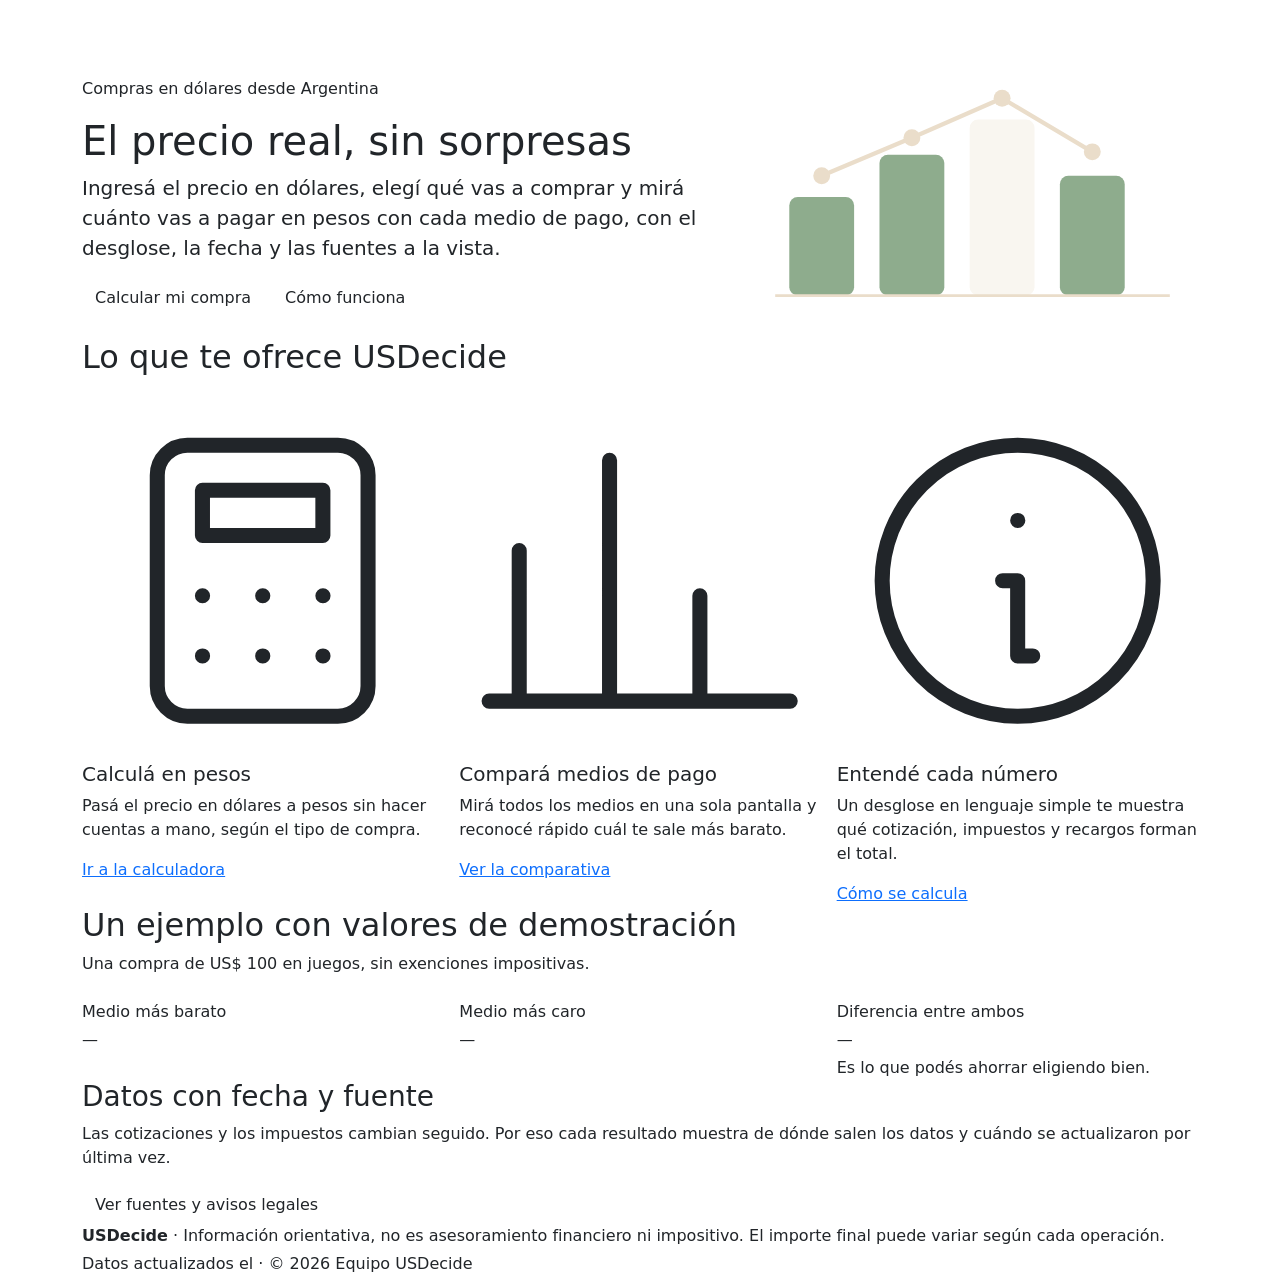
==== index.html @ 07d51f66 "Copiar proyecto USDecide desde repositorio original" ====
<!DOCTYPE html>
<html lang="es">
<head>
  <meta charset="utf-8">
  <meta name="viewport" content="width=device-width, initial-scale=1">
  <title>Inicio | USDecide</title>
  <meta name="description" content="USDecide te muestra cuánto vas a pagar en pesos por una compra en dólares y con qué medio de pago te conviene.">
  <meta name="theme-color" content="#1A4D2E">
  <link rel="icon" href="assets/img/favicon.svg" type="image/svg+xml">
  <link rel="preconnect" href="https://fonts.googleapis.com">
  <link rel="preconnect" href="https://fonts.gstatic.com" crossorigin>
  <link href="https://fonts.googleapis.com/css2?family=Inter:wght@500;600;700&amp;family=Open+Sans:wght@400;600&amp;family=Poppins:wght@700&amp;display=swap" rel="stylesheet">
  <link href="https://cdn.jsdelivr.net/npm/bootstrap@5.3.8/dist/css/bootstrap.min.css" rel="stylesheet" integrity="sha384-sRIl4kxILFvY47J16cr9ZwB07vP4J8+LH7qKQnuqkuIAvNWLzeN8tE5YBujZqJLB" crossorigin="anonymous">
  <link href="assets/css/styles.css" rel="stylesheet">
</head>
<body>
  <a class="skip-link visually-hidden-focusable" href="#contenido">Saltar al contenido</a>

  <header>
    <nav class="navbar navbar-expand-lg navbar-usd" data-bs-theme="dark" aria-label="Navegación principal">
      <div class="container">
        <a class="navbar-brand" href="index.html">US<span>Decide</span></a>
        <button class="navbar-toggler" type="button" data-bs-toggle="collapse" data-bs-target="#menuPrincipal" aria-controls="menuPrincipal" aria-expanded="false" aria-label="Abrir o cerrar el menú">
          <span class="navbar-toggler-icon"></span>
        </button>
        <div class="collapse navbar-collapse" id="menuPrincipal">
          <ul class="navbar-nav ms-auto">
          <li class="nav-item"><a class="nav-link" href="index.html" aria-current="page">Inicio</a></li>
          <li class="nav-item"><a class="nav-link" href="secciones/calculadora.html">Calculadora</a></li>
          <li class="nav-item"><a class="nav-link" href="secciones/comparativa.html">Comparativa</a></li>
          <li class="nav-item"><a class="nav-link" href="secciones/como-funciona.html">Cómo funciona</a></li>
          <li class="nav-item"><a class="nav-link" href="secciones/transparencia.html">Transparencia</a></li>
          <li class="nav-item"><a class="nav-link" href="secciones/perfil.html">Mi perfil</a></li>
          </ul>
        </div>
      </div>
    </nav>
  </header>

  <main id="contenido">
    <section class="hero" aria-labelledby="titulo-hero">
      <div class="container">
        <div class="row align-items-center g-4">
          <div class="col-lg-7">
            <p class="eyebrow">Compras en dólares desde Argentina</p>
            <h1 id="titulo-hero">El precio real, sin sorpresas</h1>
            <p class="lead">Ingresá el precio en dólares, elegí qué vas a comprar y mirá cuánto vas a pagar en pesos con cada medio de pago, con el desglose, la fecha y las fuentes a la vista.</p>
            <div class="d-flex flex-column flex-sm-row gap-2">
              <a class="btn btn-usd" href="secciones/calculadora.html">Calcular mi compra</a>
              <a class="btn btn-usd-outline" href="secciones/como-funciona.html">Cómo funciona</a>
            </div>
          </div>
          <div class="col-lg-5">
            <div class="hero-panel" aria-hidden="true">
              <svg viewBox="0 0 320 200" xmlns="http://www.w3.org/2000/svg" focusable="false">
                <rect x="30" y="100" width="46" height="70" rx="6" fill="#8EAC8D"/>
                <rect x="94" y="70" width="46" height="100" rx="6" fill="#8EAC8D"/>
                <rect x="158" y="45" width="46" height="125" rx="6" fill="#F9F6F0"/>
                <rect x="222" y="85" width="46" height="85" rx="6" fill="#8EAC8D"/>
                <polyline points="53,85 117,58 181,30 245,68" fill="none" stroke="#EADDCA" stroke-width="3" stroke-linecap="round" stroke-linejoin="round"/>
                <circle cx="53" cy="85" r="6" fill="#EADDCA"/>
                <circle cx="117" cy="58" r="6" fill="#EADDCA"/>
                <circle cx="181" cy="30" r="6" fill="#EADDCA"/>
                <circle cx="245" cy="68" r="6" fill="#EADDCA"/>
                <line x1="20" y1="170" x2="300" y2="170" stroke="#EADDCA" stroke-width="2"/>
              </svg>
            </div>
          </div>
        </div>
      </div>
    </section>

    <section class="seccion" aria-labelledby="titulo-ofrece">
      <div class="container">
        <h2 id="titulo-ofrece" class="mb-4">Lo que te ofrece USDecide</h2>
        <div class="row g-3">
          <div class="col-md-4">
            <article class="usd-card h-100">
              <svg class="icono-feature" viewBox="0 0 24 24" fill="none" stroke="currentColor" stroke-linecap="round" stroke-linejoin="round" aria-hidden="true" focusable="false">
                <rect x="5" y="3" width="14" height="18" rx="2"/><rect x="8" y="6" width="8" height="3"/><path d="M8 13h.01M12 13h.01M16 13h.01M8 17h.01M12 17h.01M16 17h.01"/>
              </svg>
              <h3 class="h5">Calculá en pesos</h3>
              <p class="mb-3">Pasá el precio en dólares a pesos sin hacer cuentas a mano, según el tipo de compra.</p>
              <a href="secciones/calculadora.html">Ir a la calculadora</a>
            </article>
          </div>
          <div class="col-md-4">
            <article class="usd-card h-100">
              <svg class="icono-feature" viewBox="0 0 24 24" fill="none" stroke="currentColor" stroke-linecap="round" stroke-linejoin="round" aria-hidden="true" focusable="false">
                <path d="M4 20V10M10 20V4M16 20v-7M22 20H2"/>
              </svg>
              <h3 class="h5">Compará medios de pago</h3>
              <p class="mb-3">Mirá todos los medios en una sola pantalla y reconocé rápido cuál te sale más barato.</p>
              <a href="secciones/comparativa.html">Ver la comparativa</a>
            </article>
          </div>
          <div class="col-md-4">
            <article class="usd-card h-100">
              <svg class="icono-feature" viewBox="0 0 24 24" fill="none" stroke="currentColor" stroke-linecap="round" stroke-linejoin="round" aria-hidden="true" focusable="false">
                <circle cx="12" cy="12" r="9"/><path d="M12 8h.01M11 12h1v5h1"/>
              </svg>
              <h3 class="h5">Entendé cada número</h3>
              <p class="mb-3">Un desglose en lenguaje simple te muestra qué cotización, impuestos y recargos forman el total.</p>
              <a href="secciones/como-funciona.html">Cómo se calcula</a>
            </article>
          </div>
        </div>
      </div>
    </section>

    <section class="seccion" aria-labelledby="titulo-ejemplo">
      <div class="container">
        <h2 id="titulo-ejemplo" class="mb-2">Un ejemplo con valores de demostración</h2>
        <p class="text-muted-usd mb-4">Una compra de US$ 100 en juegos, sin exenciones impositivas.</p>
        <div class="row g-3">
          <div class="col-md-4">
            <article class="usd-card h-100">
              <p class="mb-1 text-muted-usd">Medio más barato</p>
              <p class="ejemplo-numero mb-1" id="ejemploMin">—</p>
              <p class="mb-0" id="ejemploMinMedio"></p>
            </article>
          </div>
          <div class="col-md-4">
            <article class="usd-card h-100">
              <p class="mb-1 text-muted-usd">Medio más caro</p>
              <p class="ejemplo-numero mb-1" id="ejemploMax">—</p>
              <p class="mb-0" id="ejemploMaxMedio"></p>
            </article>
          </div>
          <div class="col-md-4">
            <article class="usd-card h-100">
              <p class="mb-1 text-muted-usd">Diferencia entre ambos</p>
              <p class="ejemplo-numero mb-1" id="ejemploAhorro">—</p>
              <p class="mb-0">Es lo que podés ahorrar eligiendo bien.</p>
            </article>
          </div>
        </div>
      </div>
    </section>

    <section class="seccion" aria-labelledby="titulo-confianza">
      <div class="container">
        <div class="usd-card">
          <h2 id="titulo-confianza" class="h3">Datos con fecha y fuente</h2>
          <p>Las cotizaciones y los impuestos cambian seguido. Por eso cada resultado muestra de dónde salen los datos y cuándo se actualizaron por última vez.</p>
          <a class="btn btn-usd-outline" href="secciones/transparencia.html">Ver fuentes y avisos legales</a>
        </div>
      </div>
    </section>
  </main>

  <footer class="pie-usd">
    <div class="container">
      <p class="mb-1"><strong>USDecide</strong> · Información orientativa, no es asesoramiento financiero ni impositivo. El importe final puede variar según cada operación.</p>
      <p class="mb-0">Datos actualizados el <span id="fechaPie"></span> · &copy; <span id="anioPie">2026</span> Equipo USDecide</p>
    </div>
  </footer>

  <script src="https://cdn.jsdelivr.net/npm/bootstrap@5.3.8/dist/js/bootstrap.bundle.min.js" integrity="sha384-FKyoEForCGlyvwx9Hj09JcYn3nv7wiPVlz7YYwJrWVcXK/BmnVDxM+D2scQbITxI" crossorigin="anonymous"></script>
  <script src="assets/js/data.js"></script>
  <script src="assets/js/calculo.js"></script>
  <script src="assets/js/main.js"></script>
  <script src="assets/js/index.js"></script>
</body>
</html>
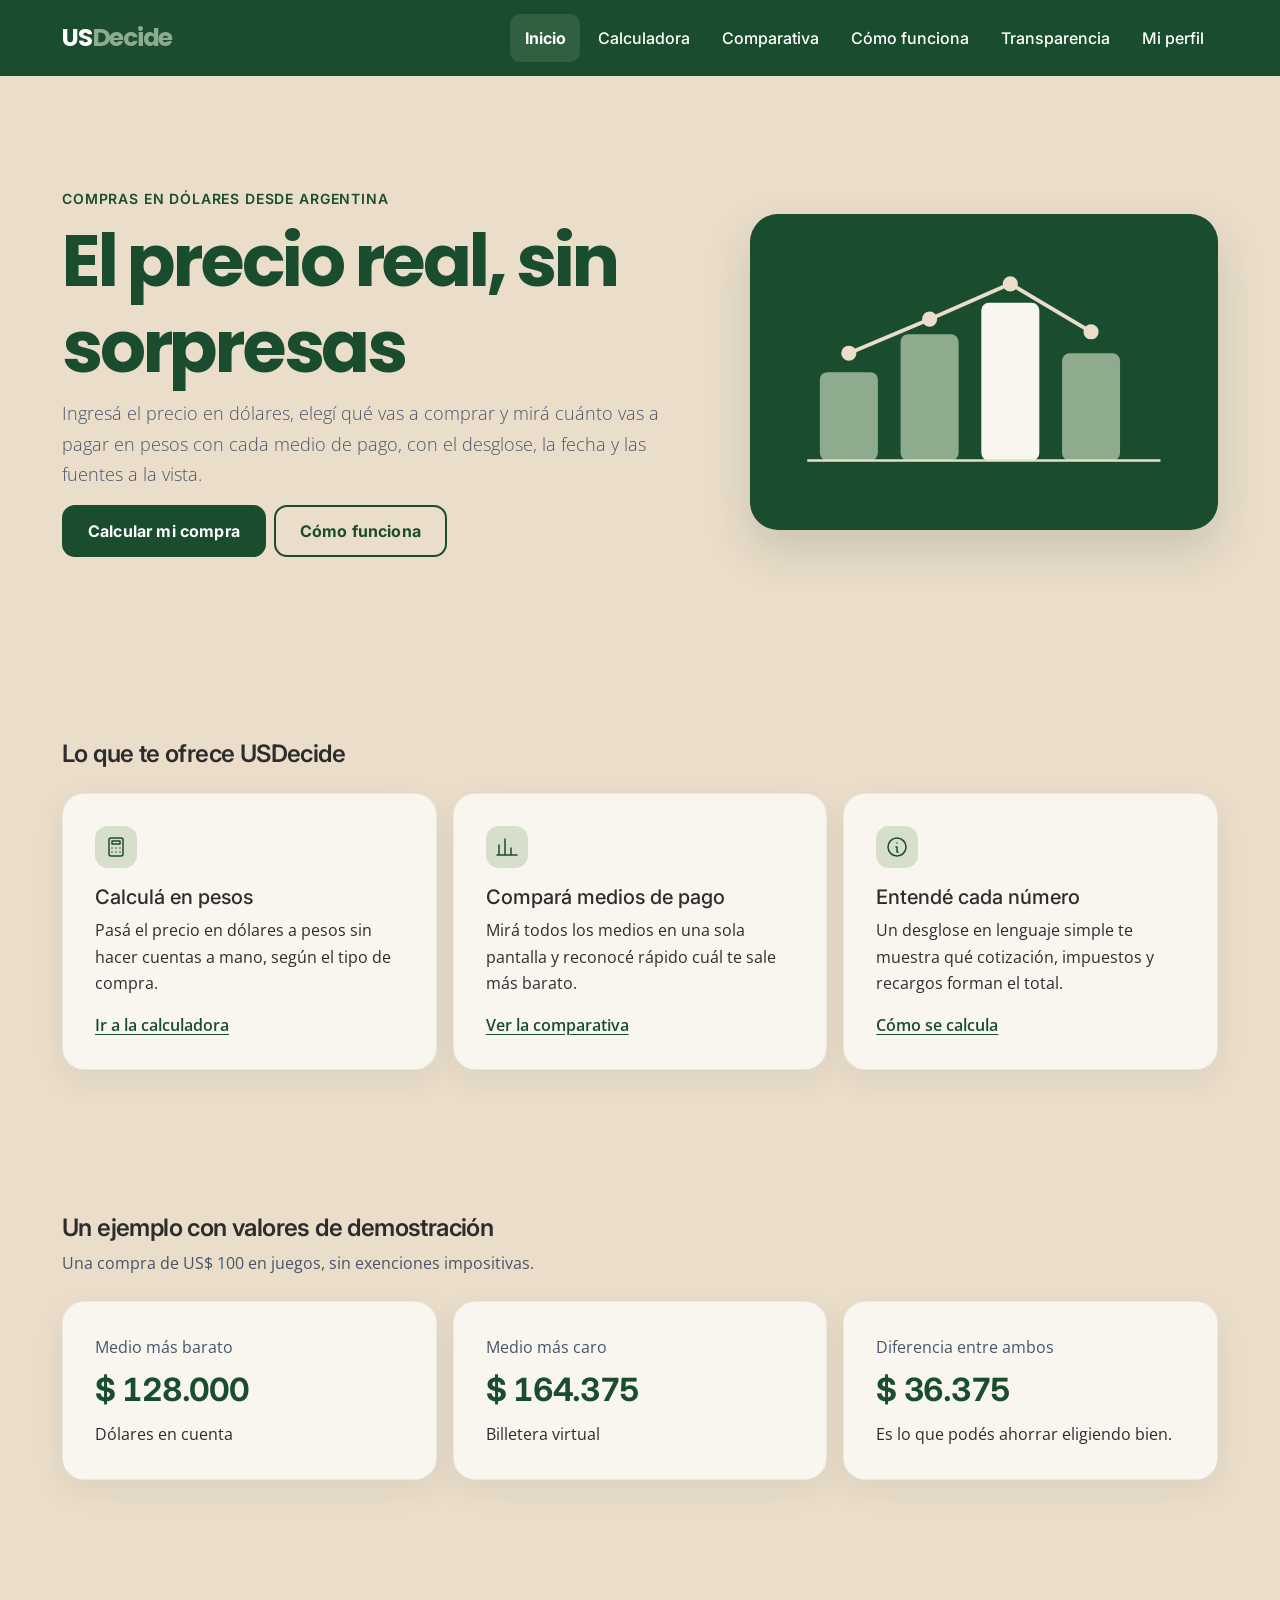
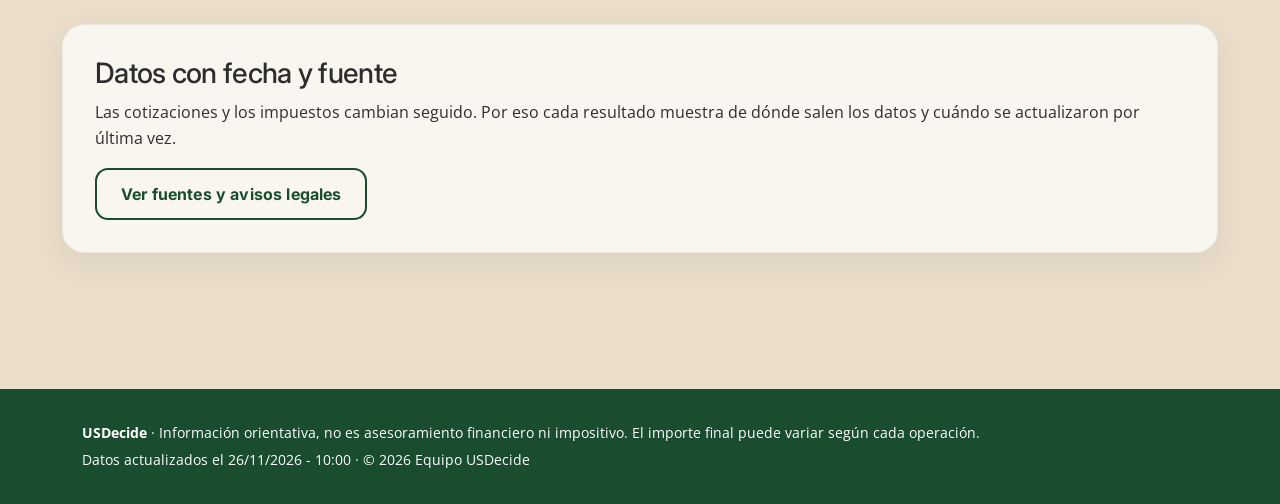
==== commit 94e811f0: "Actualizar navegación responsive de USDecide" ====
--- a/index.html
+++ b/index.html
@@ -20,17 +20,15 @@
     <nav class="navbar navbar-expand-lg navbar-usd" data-bs-theme="dark" aria-label="Navegación principal">
       <div class="container">
         <a class="navbar-brand" href="index.html">US<span>Decide</span></a>
-        <button class="navbar-toggler" type="button" data-bs-toggle="collapse" data-bs-target="#menuPrincipal" aria-controls="menuPrincipal" aria-expanded="false" aria-label="Abrir o cerrar el menú">
-          <span class="navbar-toggler-icon"></span>
-        </button>
+        <button class="navbar-toggler" type="button" data-bs-toggle="collapse" data-bs-target="#menuPrincipal" aria-controls="menuPrincipal" aria-expanded="false" aria-label="Abrir o cerrar el menú"><span class="navbar-toggler-icon"></span></button>
         <div class="collapse navbar-collapse" id="menuPrincipal">
           <ul class="navbar-nav ms-auto">
-          <li class="nav-item"><a class="nav-link" href="index.html" aria-current="page">Inicio</a></li>
-          <li class="nav-item"><a class="nav-link" href="secciones/calculadora.html">Calculadora</a></li>
-          <li class="nav-item"><a class="nav-link" href="secciones/comparativa.html">Comparativa</a></li>
-          <li class="nav-item"><a class="nav-link" href="secciones/como-funciona.html">Cómo funciona</a></li>
-          <li class="nav-item"><a class="nav-link" href="secciones/transparencia.html">Transparencia</a></li>
-          <li class="nav-item"><a class="nav-link" href="secciones/perfil.html">Mi perfil</a></li>
+            <li class="nav-item"><a class="nav-link" href="index.html" aria-current="page">Inicio</a></li>
+            <li class="nav-item"><a class="nav-link" href="secciones/calculadora.html" >Calculadora</a></li>
+            <li class="nav-item"><a class="nav-link" href="secciones/comparativa.html" >Comparativa</a></li>
+            <li class="nav-item"><a class="nav-link" href="secciones/como-funciona.html">Cómo funciona</a></li>
+            <li class="nav-item"><a class="nav-link" href="secciones/transparencia.html" >Transparencia</a></li>
+            <li class="nav-item"><a class="nav-link" href="secciones/perfil.html" >Mi perfil</a></li>
           </ul>
         </div>
       </div>
@@ -149,6 +147,21 @@
     </section>
   </main>
 
+  <nav class="bottom-app-nav" aria-label="Navegación de la aplicación">
+    <a href="index.html" aria-current="page">
+      <svg viewBox="0 0 24 24" fill="none" stroke-width="1.8" stroke-linecap="round" stroke-linejoin="round" aria-hidden="true"><path d="m3 10 9-7 9 7v10a1 1 0 0 1-1 1h-6v-7h-4v7H4a1 1 0 0 1-1-1z"/></svg><span>Inicio</span>
+    </a>
+    <a href="secciones/comparativa.html" >
+      <svg viewBox="0 0 24 24" fill="none" stroke-width="1.8" stroke-linecap="round" stroke-linejoin="round" aria-hidden="true"><path d="M4 19V5m0 14h16M8 15l3-4 3 2 5-7"/></svg><span>Comparar</span>
+    </a>
+    <a href="secciones/transparencia.html" >
+      <svg viewBox="0 0 24 24" fill="none" stroke-width="1.8" stroke-linecap="round" stroke-linejoin="round" aria-hidden="true"><path d="M4 5h16v14H4zM8 9h8M8 13h8M8 16h5"/></svg><span>Fuentes</span>
+    </a>
+    <a href="secciones/perfil.html" >
+      <svg viewBox="0 0 24 24" fill="none" stroke-width="1.8" stroke-linecap="round" stroke-linejoin="round" aria-hidden="true"><circle cx="12" cy="8" r="4"/><path d="M4 21a8 8 0 0 1 16 0"/></svg><span>Perfil</span>
+    </a>
+  </nav>
+
   <footer class="pie-usd">
     <div class="container">
       <p class="mb-1"><strong>USDecide</strong> · Información orientativa, no es asesoramiento financiero ni impositivo. El importe final puede variar según cada operación.</p>
--- a/assets/css/styles.css
+++ b/assets/css/styles.css
@@ -0,0 +1,725 @@
+/* ==========================================================================
+   USDecide - estilos propios (mobile first)
+   Se carga DESPUÉS de Bootstrap 5.3.8 y sobrescribe sus variables.
+   ========================================================================== */
+
+/* --------------------------------------------------------------------------
+   1. Tokens de diseño
+   -------------------------------------------------------------------------- */
+:root {
+  /* Color */
+  --usd-primary: #1a4d2e;        /* verde oscuro: header, CTAs, títulos */
+  --usd-primary-hover: #133a22;
+  --usd-secondary: #8eac8d;      /* verde suave: foco, badges, bordes activos */
+  --usd-ink: #2d2d2d;            /* gris carbón: texto principal */
+  --usd-muted: #475569;          /* gris slate (oscurecido para cumplir 4.5:1) */
+  --usd-bg: #eaddca;             /* crema: fondo general */
+  --usd-surface: #f9f6f0;        /* blanco roto: tarjetas e inputs */
+  --usd-border: #e0e0e0;         /* borde tenue de tarjetas */
+  --usd-input-border: #6b7280;   /* borde de inputs (contraste de componente) */
+  --usd-danger: #9b1c1c;
+
+  /* Tipografía */
+  --usd-font-title: "Poppins", system-ui, -apple-system, "Segoe UI", sans-serif;
+  --usd-font-head: "Inter", system-ui, -apple-system, "Segoe UI", sans-serif;
+  --usd-font-body: "Open Sans", system-ui, -apple-system, "Segoe UI", sans-serif;
+
+  /* Espaciado (escala de 4px) */
+  --usd-space-1: 0.25rem;
+  --usd-space-2: 0.5rem;
+  --usd-space-3: 1rem;
+  --usd-space-4: 1.5rem;
+  --usd-space-5: 2rem;
+  --usd-space-6: 3rem;
+
+  /* Forma y elevación */
+  --usd-radius-btn: 8px;
+  --usd-radius-input: 6px;
+  --usd-radius-card: 10px;
+  --usd-shadow-card: 0 2px 10px rgba(0, 0, 0, 0.05);
+  --usd-touch: 48px;             /* altura táctil mínima */
+
+  /* Overrides de variables de Bootstrap */
+  --bs-body-bg: var(--usd-bg);
+  --bs-body-color: var(--usd-ink);
+  --bs-body-font-family: var(--usd-font-body);
+  --bs-body-line-height: 1.5;
+  --bs-border-color: var(--usd-border);
+  --bs-link-color-rgb: 26, 77, 46;
+  --bs-link-hover-color-rgb: 19, 58, 34;
+  --bs-form-invalid-color: var(--usd-danger);
+  --bs-form-invalid-border-color: var(--usd-danger);
+  --bs-form-valid-color: var(--usd-primary);
+  --bs-form-valid-border-color: var(--usd-primary);
+}
+
+/* --------------------------------------------------------------------------
+   2. Base
+   -------------------------------------------------------------------------- */
+body {
+  min-height: 100vh;
+  display: flex;
+  flex-direction: column;
+}
+
+main {
+  flex: 1 0 auto;
+}
+
+h1 {
+  font-family: var(--usd-font-title);
+  font-weight: 700;
+  color: var(--usd-primary);
+  font-size: calc(1.6rem + 1.2vw);
+  line-height: 1.2;
+}
+
+h2,
+h3,
+h4,
+h5 {
+  font-family: var(--usd-font-head);
+  font-weight: 600;
+  color: var(--usd-ink);
+}
+
+h2 {
+  font-size: 1.5rem;
+}
+
+a {
+  text-underline-offset: 3px;
+}
+
+:focus-visible {
+  outline: 3px solid var(--usd-primary);
+  outline-offset: 2px;
+}
+
+.text-muted-usd {
+  color: var(--usd-muted);
+}
+
+.eyebrow {
+  font-family: var(--usd-font-head);
+  font-weight: 600;
+  font-size: 0.875rem;
+  letter-spacing: 0.06em;
+  text-transform: uppercase;
+  color: var(--usd-muted);
+  margin-bottom: var(--usd-space-2);
+}
+
+.contenedor-angosto {
+  max-width: 640px;
+  margin-inline: auto;
+}
+
+.skip-link {
+  position: absolute;
+  left: var(--usd-space-3);
+  top: var(--usd-space-2);
+  z-index: 2000;
+  background: var(--usd-surface);
+  color: var(--usd-primary);
+  padding: var(--usd-space-2) var(--usd-space-3);
+  border-radius: var(--usd-radius-btn);
+  font-weight: 700;
+}
+
+/* --------------------------------------------------------------------------
+   3. Navegación y pie
+   -------------------------------------------------------------------------- */
+.navbar-usd {
+  background: var(--usd-primary);
+}
+
+.navbar-usd .navbar-brand {
+  font-family: var(--usd-font-title);
+  font-weight: 700;
+  font-size: 1.35rem;
+  color: #fff;
+  min-height: var(--usd-touch);
+  display: inline-flex;
+  align-items: center;
+}
+
+.navbar-usd .navbar-brand span {
+  color: var(--usd-secondary);
+}
+
+.navbar-usd .nav-link {
+  color: #fff;
+  min-height: var(--usd-touch);
+  display: flex;
+  align-items: center;
+  font-family: var(--usd-font-head);
+  font-weight: 500;
+}
+
+.navbar-usd .nav-link:hover {
+  color: #fff;
+  text-decoration: underline;
+}
+
+.navbar-usd .nav-link[aria-current="page"] {
+  font-weight: 700;
+  box-shadow: inset 0 -3px 0 var(--usd-secondary);
+}
+
+.navbar-usd .navbar-toggler {
+  min-width: var(--usd-touch);
+  min-height: var(--usd-touch);
+  border-color: rgba(255, 255, 255, 0.6);
+}
+
+.navbar-usd :focus-visible,
+.pie-usd :focus-visible {
+  outline-color: #fff;
+}
+
+.pie-usd {
+  background: var(--usd-primary);
+  color: #fff;
+  margin-top: var(--usd-space-6);
+  padding-block: var(--usd-space-4);
+  font-size: 0.9rem;
+}
+
+.pie-usd a {
+  color: #fff;
+}
+
+/* --------------------------------------------------------------------------
+   4. Botones (componente CTA)
+   -------------------------------------------------------------------------- */
+.btn-usd,
+.btn-usd-outline,
+.btn-usd-claro {
+  --bs-btn-border-radius: var(--usd-radius-btn);
+  --bs-btn-padding-y: 0.75rem;
+  --bs-btn-padding-x: 1.5rem;
+  --bs-btn-border-width: 2px;
+  --bs-btn-focus-shadow-rgb: 142, 172, 141;
+  min-height: var(--usd-touch);
+  font-family: var(--usd-font-head);
+  font-weight: 700;
+  display: inline-flex;
+  align-items: center;
+  justify-content: center;
+  text-align: center;
+}
+
+.btn-usd {
+  --bs-btn-color: #fff;
+  --bs-btn-bg: var(--usd-primary);
+  --bs-btn-border-color: var(--usd-primary);
+  --bs-btn-hover-color: #fff;
+  --bs-btn-hover-bg: var(--usd-primary-hover);
+  --bs-btn-hover-border-color: var(--usd-primary-hover);
+  --bs-btn-active-color: #fff;
+  --bs-btn-active-bg: #0f2f1b;
+  --bs-btn-active-border-color: #0f2f1b;
+  --bs-btn-disabled-color: #fff;
+  --bs-btn-disabled-bg: var(--usd-primary);
+  --bs-btn-disabled-border-color: var(--usd-primary);
+}
+
+.btn-usd-outline {
+  --bs-btn-color: var(--usd-primary);
+  --bs-btn-bg: transparent;
+  --bs-btn-border-color: var(--usd-primary);
+  --bs-btn-hover-color: #fff;
+  --bs-btn-hover-bg: var(--usd-primary);
+  --bs-btn-hover-border-color: var(--usd-primary);
+  --bs-btn-active-color: #fff;
+  --bs-btn-active-bg: var(--usd-primary);
+  --bs-btn-active-border-color: var(--usd-primary);
+}
+
+/* Botón para fondos verdes oscuros */
+.btn-usd-claro {
+  --bs-btn-color: var(--usd-primary);
+  --bs-btn-bg: var(--usd-surface);
+  --bs-btn-border-color: var(--usd-surface);
+  --bs-btn-hover-color: var(--usd-primary);
+  --bs-btn-hover-bg: #fff;
+  --bs-btn-hover-border-color: #fff;
+  --bs-btn-active-color: var(--usd-primary);
+  --bs-btn-active-bg: #fff;
+  --bs-btn-active-border-color: #fff;
+}
+
+.btn-usd-claro:focus-visible {
+  outline-color: #fff;
+}
+
+.btn-sm.btn-usd-outline {
+  min-height: 40px;
+  --bs-btn-padding-x: 1rem;
+  --bs-btn-padding-y: 0.4rem;
+}
+
+/* --------------------------------------------------------------------------
+   5. Formularios
+   -------------------------------------------------------------------------- */
+.form-control,
+.form-select,
+.input-group-text {
+  min-height: var(--usd-touch);
+  border-radius: var(--usd-radius-input);
+  border: 1px solid var(--usd-input-border);
+  background-color: var(--usd-surface);
+  color: var(--usd-ink);
+}
+
+.input-group > .form-control {
+  border-radius: 0 var(--usd-radius-input) var(--usd-radius-input) 0;
+}
+
+.input-group-text {
+  font-family: var(--usd-font-head);
+  font-weight: 600;
+  border-radius: var(--usd-radius-input) 0 0 var(--usd-radius-input);
+  background-color: var(--usd-bg);
+}
+
+.form-control:focus,
+.form-select:focus {
+  border-color: var(--usd-primary);
+  box-shadow: 0 0 0 0.25rem rgba(142, 172, 141, 0.7);
+  background-color: var(--usd-surface);
+}
+
+.input-monto {
+  font-family: var(--usd-font-head);
+  font-size: 1.25rem;
+  font-variant-numeric: tabular-nums;
+}
+
+.form-label,
+legend.form-label {
+  font-family: var(--usd-font-head);
+  font-weight: 600;
+}
+
+.form-text {
+  color: var(--usd-muted);
+}
+
+/* Selector de categorías (pestañas) */
+.categorias {
+  display: grid;
+  grid-template-columns: 1fr;
+  gap: var(--usd-space-2);
+}
+
+/* Interruptor (switch) */
+.form-switch-grande .form-check-input {
+  width: 3.25rem;
+  height: 1.75rem;
+  margin-top: 0.1rem;
+  border: 2px solid var(--usd-input-border);
+  background-color: #d9d9d9;
+  cursor: pointer;
+}
+
+.form-switch-grande .form-check-input:checked {
+  background-color: var(--usd-primary);
+  border-color: var(--usd-primary);
+}
+
+.form-switch-grande .form-check-input:focus {
+  box-shadow: 0 0 0 0.25rem rgba(142, 172, 141, 0.7);
+}
+
+.form-switch-grande .form-check-label {
+  font-weight: 600;
+  cursor: pointer;
+}
+
+/* --------------------------------------------------------------------------
+   6. Tarjetas, badges y avisos
+   -------------------------------------------------------------------------- */
+.usd-card {
+  background: var(--usd-surface);
+  border: 1px solid var(--usd-border);
+  border-radius: var(--usd-radius-card);
+  box-shadow: var(--usd-shadow-card);
+  padding: var(--usd-space-4);
+}
+
+.medio-card + .medio-card {
+  margin-top: var(--usd-space-3);
+}
+
+.medio-card-top {
+  background: var(--usd-primary);
+  border-color: var(--usd-primary);
+  color: #fff;
+}
+
+.medio-card-top h3 {
+  color: #fff;
+}
+
+.medio-desc {
+  color: var(--usd-muted);
+  font-size: 0.95rem;
+}
+
+.medio-card-top .medio-desc {
+  color: #e8efe9;
+}
+
+.total-ars {
+  font-family: var(--usd-font-head);
+  font-weight: 700;
+  font-size: 2rem;
+  line-height: 1.2;
+  font-variant-numeric: tabular-nums;
+}
+
+.badge-usd {
+  display: inline-block;
+  background: var(--usd-secondary);
+  color: var(--usd-ink);
+  border-radius: 999px;
+  padding: 0.25rem 0.85rem;
+  font-family: var(--usd-font-head);
+  font-weight: 700;
+  font-size: 0.75rem;
+  letter-spacing: 0.04em;
+}
+
+.aviso {
+  background: var(--usd-surface);
+  border: 1px solid var(--usd-border);
+  border-left: 5px solid var(--usd-primary);
+  border-radius: var(--usd-radius-input);
+  padding: 0.75rem 1rem;
+  font-size: 0.95rem;
+}
+
+.aviso-ok {
+  border-left-color: var(--usd-primary);
+}
+
+.aviso-error {
+  border-left-color: var(--usd-danger);
+  color: var(--usd-danger);
+  font-weight: 600;
+}
+
+.bloque-ahorro {
+  background: var(--usd-surface);
+  border: 2px solid var(--usd-primary);
+  border-radius: var(--usd-radius-card);
+  padding: var(--usd-space-4);
+  margin-top: var(--usd-space-4);
+}
+
+.bloque-ahorro .monto {
+  font-family: var(--usd-font-head);
+  font-weight: 700;
+  font-size: 1.75rem;
+  color: var(--usd-primary);
+}
+
+/* --------------------------------------------------------------------------
+   7. Inicio
+   -------------------------------------------------------------------------- */
+.hero {
+  padding-block: var(--usd-space-5) var(--usd-space-4);
+}
+
+.hero .lead {
+  font-size: 1.1rem;
+  max-width: 36rem;
+}
+
+.hero-panel {
+  background: var(--usd-primary);
+  border-radius: 16px;
+  padding: var(--usd-space-4);
+}
+
+.hero-panel svg {
+  display: block;
+  width: 100%;
+  height: auto;
+}
+
+.seccion {
+  padding-block: var(--usd-space-5);
+}
+
+.icono-feature {
+  width: 48px;
+  height: 48px;
+  color: var(--usd-primary);
+  margin-bottom: var(--usd-space-2);
+}
+
+.icono-feature * {
+  stroke-width: 1.5;
+}
+
+.ejemplo-numero {
+  font-family: var(--usd-font-head);
+  font-weight: 700;
+  font-size: 1.75rem;
+  font-variant-numeric: tabular-nums;
+}
+
+/* --------------------------------------------------------------------------
+   8. Desglose, fuentes y perfil
+   -------------------------------------------------------------------------- */
+.tabla-desglose {
+  --bs-table-bg: transparent;
+  margin-bottom: 0;
+}
+
+.tabla-desglose th {
+  font-weight: 600;
+  font-family: var(--usd-font-body);
+  padding-block: 0.85rem;
+}
+
+.tabla-desglose .detalle-fila {
+  display: block;
+  font-weight: 400;
+  font-size: 0.875rem;
+  color: var(--usd-muted);
+}
+
+.tabla-desglose .importe {
+  text-align: right;
+  white-space: nowrap;
+  font-family: var(--usd-font-head);
+  font-weight: 600;
+  font-variant-numeric: tabular-nums;
+  vertical-align: middle;
+}
+
+.tabla-desglose .fila-total th,
+.tabla-desglose .fila-total td {
+  border-top: 2px solid var(--usd-primary);
+  font-size: 1.15rem;
+  font-weight: 700;
+  color: var(--usd-primary);
+}
+
+.otro-medio {
+  min-height: var(--usd-touch);
+  display: flex;
+  align-items: center;
+  background: var(--usd-surface);
+  color: var(--usd-ink);
+}
+
+.otro-medio.active {
+  background: var(--usd-primary);
+  border-color: var(--usd-primary);
+  color: #fff;
+}
+
+.fuente-item {
+  padding-block: var(--usd-space-3);
+  border-bottom: 1px solid var(--usd-border);
+}
+
+.fuente-item:last-child {
+  border-bottom: 0;
+}
+
+.lista-limpia {
+  list-style: none;
+  padding-left: 0;
+  margin-bottom: 0;
+}
+
+.tarjeta-guardada {
+  display: flex;
+  justify-content: space-between;
+  align-items: center;
+  gap: var(--usd-space-3);
+  padding-block: var(--usd-space-3);
+  border-bottom: 1px solid var(--usd-border);
+}
+
+.tarjeta-guardada:last-child {
+  border-bottom: 0;
+}
+
+/* --------------------------------------------------------------------------
+   9. Acordeón (Cómo funciona)
+   -------------------------------------------------------------------------- */
+.accordion {
+  --bs-accordion-bg: var(--usd-surface);
+  --bs-accordion-border-color: var(--usd-border);
+  --bs-accordion-border-radius: var(--usd-radius-card);
+  --bs-accordion-btn-bg: var(--usd-surface);
+  --bs-accordion-active-bg: var(--usd-surface);
+  --bs-accordion-active-color: var(--usd-primary);
+  --bs-accordion-btn-focus-box-shadow: 0 0 0 0.25rem rgba(142, 172, 141, 0.7);
+}
+
+.accordion-button {
+  min-height: var(--usd-touch);
+  font-family: var(--usd-font-head);
+  font-weight: 600;
+}
+
+/* --------------------------------------------------------------------------
+   10. Tablet (≥768px)
+   -------------------------------------------------------------------------- */
+@media (min-width: 768px) {
+  h1 {
+    font-size: 2.5rem;
+  }
+
+  .categorias {
+    grid-template-columns: repeat(3, 1fr);
+  }
+
+  .hero {
+    padding-block: var(--usd-space-6) var(--usd-space-5);
+  }
+
+  .usd-card {
+    padding: var(--usd-space-5);
+  }
+}
+
+/* --------------------------------------------------------------------------
+   11. Desktop (≥1024px)
+   -------------------------------------------------------------------------- */
+@media (min-width: 1024px) {
+  h1 {
+    font-size: 3rem;
+  }
+
+  .navbar-usd .nav-link {
+    padding-inline: var(--usd-space-3);
+  }
+}
+
+/* --------------------------------------------------------------------------
+   12. Movimiento reducido
+   -------------------------------------------------------------------------- */
+@media (prefers-reduced-motion: reduce) {
+  * {
+    transition: none !important;
+    scroll-behavior: auto !important;
+  }
+}
+
+
+/* ==========================================================================
+   USDecide · App experience / responsive refresh
+   Mantiene los tokens originales y adapta la interfaz al prototipo móvil.
+   ========================================================================== */
+:root {
+  --usd-radius-card: 22px;
+  --usd-shadow-card: 0 10px 30px rgba(26, 77, 46, .07);
+}
+html { scroll-behavior: smooth; }
+body { background: var(--usd-bg); padding-bottom: 88px; }
+h1 { font-size: clamp(2rem, 5vw, 3.25rem); letter-spacing: -.045em; }
+h2 { letter-spacing: -.025em; }
+p { line-height: 1.65; }
+a { color: var(--usd-primary); font-weight: 600; }
+a:hover { color: var(--usd-primary-hover); }
+.navbar-usd { min-height: 76px; box-shadow: 0 3px 18px rgba(26,77,46,.09); }
+.navbar-usd .container { max-width: 1180px; }
+.navbar-usd .navbar-brand { font-size: 1.55rem; letter-spacing: -.05em; }
+.navbar-usd .navbar-brand span { color: var(--usd-secondary); }
+.navbar-usd .nav-link { padding-inline: .9rem !important; border-radius: 10px; }
+.navbar-usd .nav-link:hover { background: rgba(255,255,255,.09); text-decoration: none; }
+.navbar-usd .nav-link[aria-current="page"] { box-shadow: none; background: rgba(142,172,141,.2); }
+.usd-card { border: 1px solid rgba(26,77,46,.08); border-radius: var(--usd-radius-card); box-shadow: var(--usd-shadow-card); padding: clamp(1.15rem, 3vw, 2rem); }
+.btn-usd, .btn-usd-outline, .btn-usd-claro { border-radius: 13px; min-height: 52px; letter-spacing: .01em; transition: transform .2s ease, box-shadow .2s ease, background-color .2s ease; }
+.btn-usd:hover, .btn-usd-outline:hover, .btn-usd-claro:hover { transform: translateY(-1px); box-shadow: 0 8px 18px rgba(26,77,46,.14); }
+.form-control, .form-select, .input-group-text { border-radius: 12px; min-height: 52px; }
+.input-group > .form-control { border-radius: 0 12px 12px 0; }
+.input-group-text { border-radius: 12px 0 0 12px; }
+.pie-usd { margin-top: 4rem; padding-block: 2rem; }
+.hero { position: relative; overflow: hidden; padding: clamp(2.8rem, 7vw, 5.5rem) 0; background: var(--usd-bg); }
+.hero .container { max-width: 1180px; }
+.hero h1 { max-width: 680px; font-size: clamp(2.5rem, 6vw, 4.5rem); }
+.hero .lead { max-width: 610px; font-size: clamp(1rem, 2vw, 1.15rem); color: var(--usd-muted); }
+.hero-panel { border-radius: 28px; background: var(--usd-primary); padding: 2rem; box-shadow: 0 20px 45px rgba(26,77,46,.16); }
+.hero-panel svg { width: 100%; height: auto; }
+.seccion { padding-block: clamp(2.5rem, 6vw, 4.5rem); }
+.seccion .container { max-width: 1180px; }
+.icono-feature { width: 42px; height: 42px; padding: 9px; border-radius: 13px; color: var(--usd-primary); background: #d7dfcb; margin-bottom: 1.1rem; }
+.eyebrow { color: var(--usd-primary); }
+.ejemplo-numero { color: var(--usd-primary); font-family: var(--usd-font-head); font-weight: 700; font-size: clamp(1.55rem, 3vw, 2rem); letter-spacing: -.04em; font-variant-numeric: tabular-nums; }
+.aviso { border: 1px solid rgba(26,77,46,.14); border-left: 4px solid var(--usd-secondary); background: #f1eee5; border-radius: 14px; padding: 1rem 1.15rem; }
+.categorias { grid-template-columns: repeat(3, minmax(0,1fr)); }
+.categorias .btn { min-height: 48px; border-radius: 12px; }
+.medio-card { border-radius: 20px; padding: 1.4rem; background: var(--usd-surface); border: 1px solid rgba(26,77,46,.1); box-shadow: var(--usd-shadow-card); }
+.medio-card-top { background: var(--usd-primary); }
+.total-ars { font-size: clamp(1.6rem, 5vw, 2.2rem); }
+.bloque-ahorro { margin-top: 1.5rem; padding: 1.25rem 1.4rem; border-radius: 18px; background: #d7dfcb; color: var(--usd-primary); }
+.bloque-ahorro .monto { font-size: 1.65rem; font-weight: 700; }
+.lista-limpia { padding-left: 0; list-style: none; }
+.lista-limpia > li { padding: 1rem 0; border-bottom: 1px solid rgba(26,77,46,.1); }
+.lista-limpia > li:last-child { border-bottom: 0; }
+.tabla-desglose { --bs-table-bg: transparent; }
+.contenedor-angosto { max-width: 760px; }
+main > .container, main .container.py-4 { padding-top: clamp(1.5rem, 4vw, 3.5rem) !important; padding-bottom: 2.5rem !important; }
+main .container > .contenedor-angosto > h1 { margin-bottom: .65rem; }
+main .container > .contenedor-angosto > p { color: var(--usd-muted); max-width: 650px; }
+.bottom-app-nav { display: none; }
+@media (max-width: 767.98px) {
+  body { padding-bottom: calc(82px + env(safe-area-inset-bottom)); }
+  .navbar-usd { min-height: 66px; padding-block: .35rem; }
+  .navbar-usd .container { padding-inline: 1.2rem; }
+  .navbar-usd .navbar-brand { font-size: 1.45rem; }
+  .navbar-usd .navbar-toggler, .navbar-usd .navbar-collapse { display: none !important; }
+  .hero { padding: 2.25rem 0 2.75rem; }
+  .hero h1 { font-size: clamp(2.35rem, 11vw, 3.2rem); line-height: 1.06; }
+  .hero .lead { font-size: 1rem; margin-top: 1rem; }
+  .hero-panel { padding: 1.2rem; border-radius: 22px; }
+  .hero .btn { width: 100%; }
+  .seccion { padding-block: 2rem; }
+  .seccion h2 { font-size: 1.35rem; }
+  .usd-card { padding: 1.2rem; }
+  .categorias { grid-template-columns: repeat(2, minmax(0,1fr)); }
+  .contenedor-angosto { max-width: 100%; }
+  main .container.py-4 { padding-inline: 1rem; padding-top: 1.5rem !important; }
+  main .container > .contenedor-angosto > h1 { font-size: 2rem; }
+  .pie-usd { margin-top: 2rem; padding: 1.5rem 1rem; font-size: .78rem; }
+  .bottom-app-nav {
+    position: fixed; z-index: 1030; inset: auto 0 0; display: grid;
+    grid-template-columns: repeat(4,1fr); gap: .25rem;
+    padding: .55rem .5rem calc(.55rem + env(safe-area-inset-bottom));
+    background: var(--usd-primary); border-top: 1px solid rgba(255,255,255,.14);
+    box-shadow: 0 -8px 25px rgba(26,77,46,.16);
+  }
+  .bottom-app-nav a {
+    min-height: 54px; display: flex; flex-direction: column; align-items: center;
+    justify-content: center; gap: .2rem; color: #d7dfcb; text-decoration: none;
+    border-radius: 13px; font-family: var(--usd-font-head); font-size: .68rem;
+    font-weight: 600; line-height: 1.1;
+  }
+  .bottom-app-nav a svg { width: 21px; height: 21px; stroke: currentColor; }
+  .bottom-app-nav a[aria-current="page"] { background: #326042; color: #fff; }
+  .bottom-app-nav a:focus-visible { outline-color: #fff; }
+  .total-ars { font-size: 1.7rem; }
+  .medio-card { padding: 1.15rem; }
+  .btn-usd, .btn-usd-outline { width: 100%; }
+}
+@media (min-width: 768px) {
+  body { padding-bottom: 0; }
+  .navbar-usd .navbar-nav { gap: .2rem; }
+}
+@media (min-width: 1200px) {
+  .hero .row { min-height: 440px; }
+}
+@media (prefers-reduced-motion: reduce) {
+  html { scroll-behavior: auto; }
+  *, *::before, *::after { transition-duration: .01ms !important; animation-duration: .01ms !important; }
+}
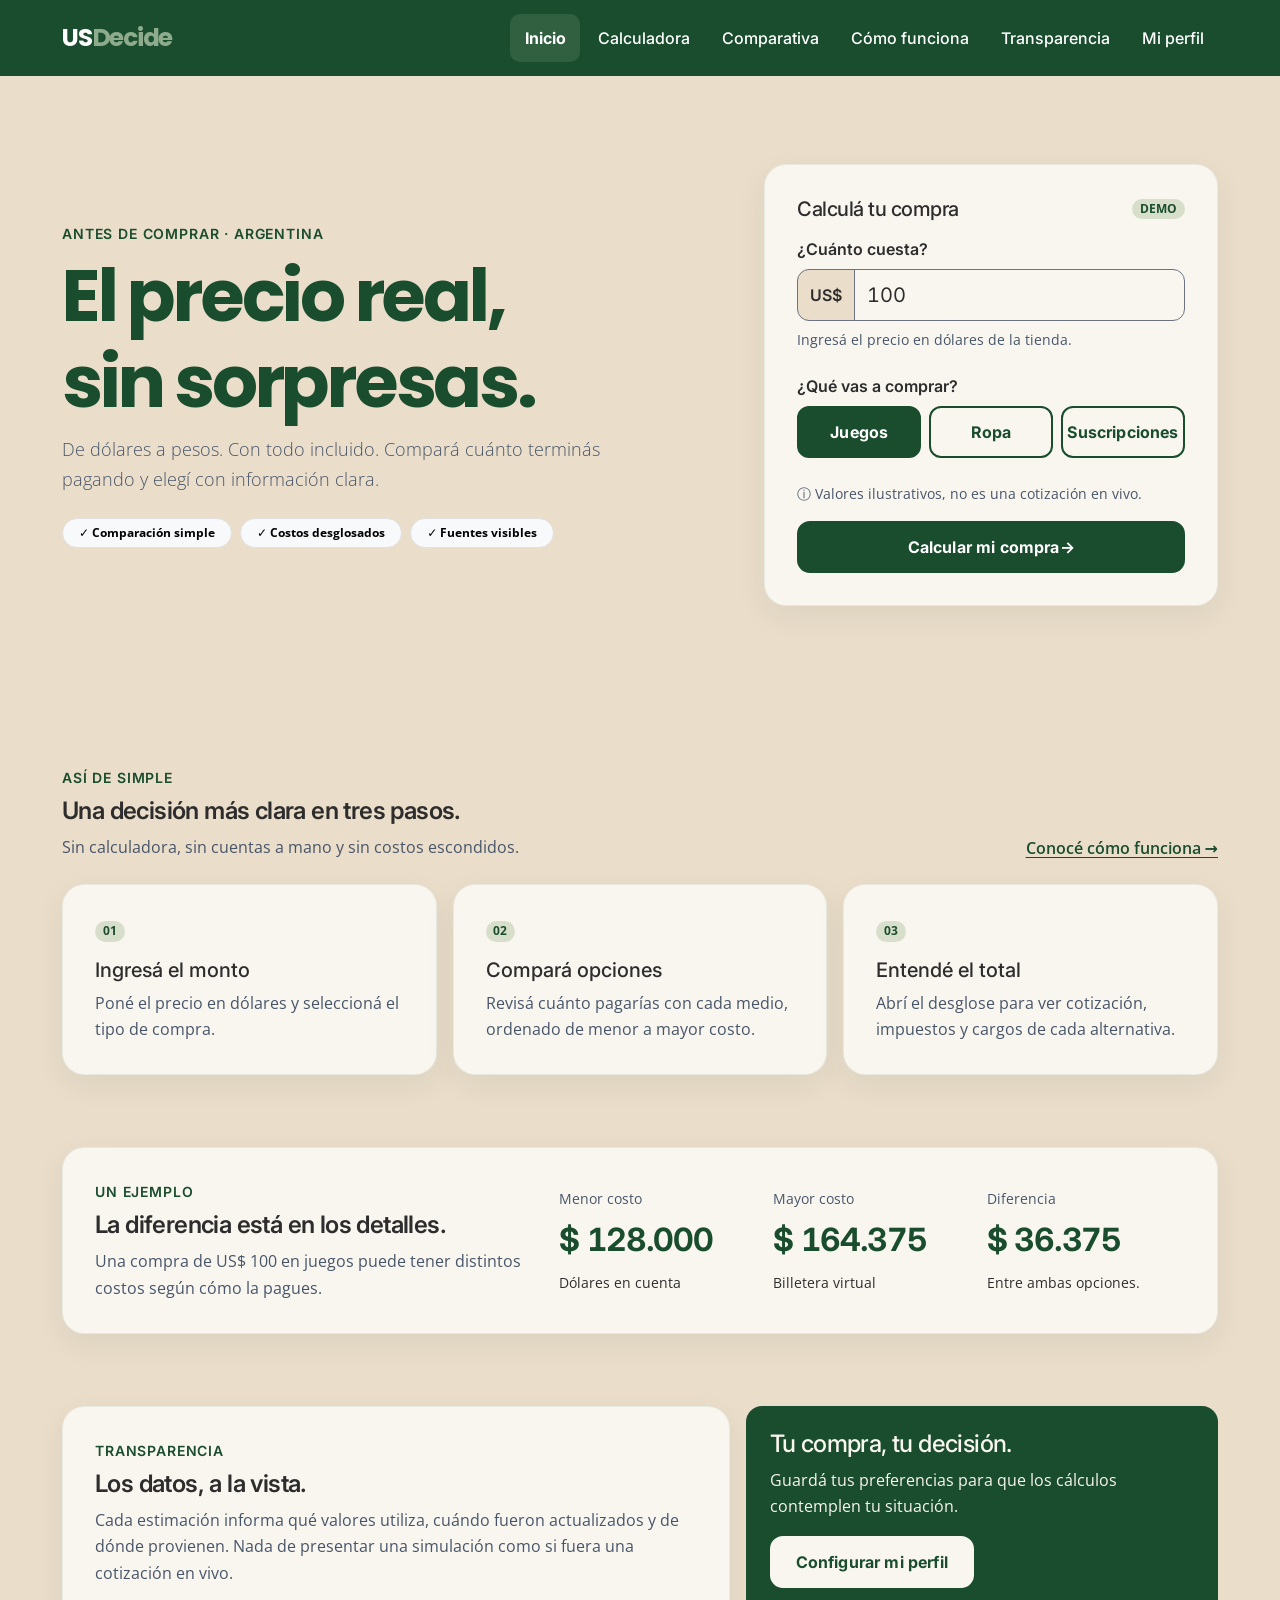
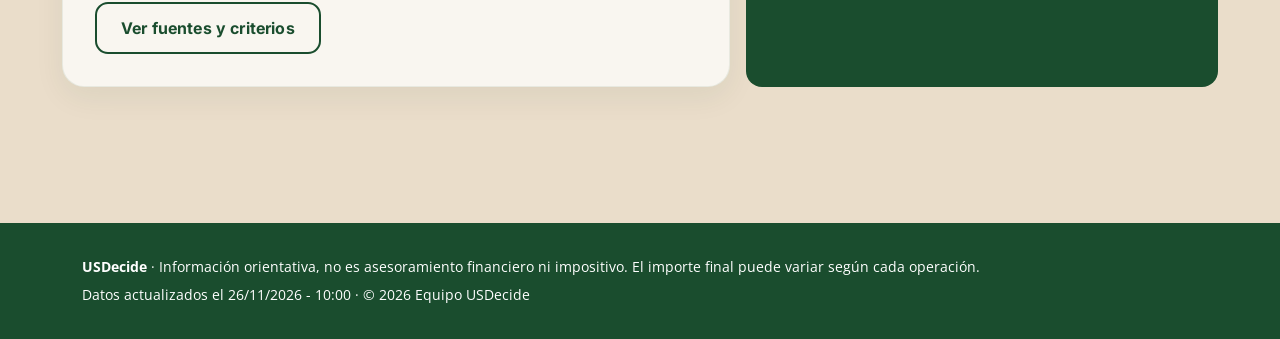
==== commit f9297bfc: "Rediseñar inicio como experiencia de app mobile-first" ====
--- a/index.html
+++ b/index.html
@@ -3,8 +3,8 @@
 <head>
   <meta charset="utf-8">
   <meta name="viewport" content="width=device-width, initial-scale=1">
-  <title>Inicio | USDecide</title>
-  <meta name="description" content="USDecide te muestra cuánto vas a pagar en pesos por una compra en dólares y con qué medio de pago te conviene.">
+  <title>USDecide | El precio real, sin sorpresas</title>
+  <meta name="description" content="Calculá cuánto cuesta realmente una compra en dólares desde Argentina y compará medios de pago con impuestos y cargos incluidos.">
   <meta name="theme-color" content="#1A4D2E">
   <link rel="icon" href="assets/img/favicon.svg" type="image/svg+xml">
   <link rel="preconnect" href="https://fonts.googleapis.com">
@@ -24,11 +24,11 @@
         <div class="collapse navbar-collapse" id="menuPrincipal">
           <ul class="navbar-nav ms-auto">
             <li class="nav-item"><a class="nav-link" href="index.html" aria-current="page">Inicio</a></li>
-            <li class="nav-item"><a class="nav-link" href="secciones/calculadora.html" >Calculadora</a></li>
-            <li class="nav-item"><a class="nav-link" href="secciones/comparativa.html" >Comparativa</a></li>
+            <li class="nav-item"><a class="nav-link" href="secciones/calculadora.html">Calculadora</a></li>
+            <li class="nav-item"><a class="nav-link" href="secciones/comparativa.html">Comparativa</a></li>
             <li class="nav-item"><a class="nav-link" href="secciones/como-funciona.html">Cómo funciona</a></li>
-            <li class="nav-item"><a class="nav-link" href="secciones/transparencia.html" >Transparencia</a></li>
-            <li class="nav-item"><a class="nav-link" href="secciones/perfil.html" >Mi perfil</a></li>
+            <li class="nav-item"><a class="nav-link" href="secciones/transparencia.html">Transparencia</a></li>
+            <li class="nav-item"><a class="nav-link" href="secciones/perfil.html">Mi perfil</a></li>
           </ul>
         </div>
       </div>
@@ -38,128 +38,145 @@
   <main id="contenido">
     <section class="hero" aria-labelledby="titulo-hero">
       <div class="container">
-        <div class="row align-items-center g-4">
+        <div class="row align-items-center g-4 g-xl-5">
           <div class="col-lg-7">
-            <p class="eyebrow">Compras en dólares desde Argentina</p>
-            <h1 id="titulo-hero">El precio real, sin sorpresas</h1>
-            <p class="lead">Ingresá el precio en dólares, elegí qué vas a comprar y mirá cuánto vas a pagar en pesos con cada medio de pago, con el desglose, la fecha y las fuentes a la vista.</p>
-            <div class="d-flex flex-column flex-sm-row gap-2">
-              <a class="btn btn-usd" href="secciones/calculadora.html">Calcular mi compra</a>
-              <a class="btn btn-usd-outline" href="secciones/como-funciona.html">Cómo funciona</a>
+            <p class="eyebrow">ANTES DE COMPRAR · ARGENTINA</p>
+            <h1 id="titulo-hero">El precio real,<br class="d-none d-sm-block"> sin sorpresas.</h1>
+            <p class="lead">De dólares a pesos. Con todo incluido. Compará cuánto terminás pagando y elegí con información clara.</p>
+            <div class="d-flex flex-wrap gap-2 mt-4">
+              <span class="badge rounded-pill text-bg-light border px-3 py-2" style="color:#1a4d2e">✓ Comparación simple</span>
+              <span class="badge rounded-pill text-bg-light border px-3 py-2" style="color:#1a4d2e">✓ Costos desglosados</span>
+              <span class="badge rounded-pill text-bg-light border px-3 py-2" style="color:#1a4d2e">✓ Fuentes visibles</span>
             </div>
           </div>
           <div class="col-lg-5">
-            <div class="hero-panel" aria-hidden="true">
-              <svg viewBox="0 0 320 200" xmlns="http://www.w3.org/2000/svg" focusable="false">
-                <rect x="30" y="100" width="46" height="70" rx="6" fill="#8EAC8D"/>
-                <rect x="94" y="70" width="46" height="100" rx="6" fill="#8EAC8D"/>
-                <rect x="158" y="45" width="46" height="125" rx="6" fill="#F9F6F0"/>
-                <rect x="222" y="85" width="46" height="85" rx="6" fill="#8EAC8D"/>
-                <polyline points="53,85 117,58 181,30 245,68" fill="none" stroke="#EADDCA" stroke-width="3" stroke-linecap="round" stroke-linejoin="round"/>
-                <circle cx="53" cy="85" r="6" fill="#EADDCA"/>
-                <circle cx="117" cy="58" r="6" fill="#EADDCA"/>
-                <circle cx="181" cy="30" r="6" fill="#EADDCA"/>
-                <circle cx="245" cy="68" r="6" fill="#EADDCA"/>
-                <line x1="20" y1="170" x2="300" y2="170" stroke="#EADDCA" stroke-width="2"/>
-              </svg>
+            <section class="usd-card calculadora-inicio" aria-labelledby="titulo-calculo-inicio">
+              <div class="d-flex align-items-center justify-content-between mb-3">
+                <h2 id="titulo-calculo-inicio" class="h5 mb-0">Calculá tu compra</h2>
+                <span class="badge rounded-pill" style="background:#d7dfcb;color:#1a4d2e">DEMO</span>
+              </div>
+              <form id="formInicio" novalidate>
+                <label for="montoInicio" class="form-label">¿Cuánto cuesta?</label>
+                <div class="input-group mb-2">
+                  <span class="input-group-text">US$</span>
+                  <input class="form-control input-monto" type="number" id="montoInicio" min="0.01" max="100000" step="0.01" value="100" inputmode="decimal" placeholder="100,00" required>
+                </div>
+                <div class="form-text mb-4">Ingresá el precio en dólares de la tienda.</div>
+                <fieldset class="mb-4">
+                  <legend class="form-label fs-6">¿Qué vas a comprar?</legend>
+                  <div class="categorias" id="categoriasInicio">
+                    <button class="btn btn-usd" type="button" data-categoria="juegos" aria-pressed="true">Juegos</button>
+                    <button class="btn btn-usd-outline" type="button" data-categoria="ropa" aria-pressed="false">Ropa</button>
+                    <button class="btn btn-usd-outline" type="button" data-categoria="suscripciones" aria-pressed="false">Suscripciones</button>
+                  </div>
+                </fieldset>
+                <p class="small text-muted-usd mb-3"><span aria-hidden="true">ⓘ</span> Valores ilustrativos, no es una cotización en vivo.</p>
+                <div id="mensajeInicio" class="invalid-feedback d-block mb-2" role="alert" hidden></div>
+                <button class="btn btn-usd w-100" type="submit">Calcular mi compra <span aria-hidden="true">→</span></button>
+              </form>
+            </section>
+          </div>
+        </div>
+      </div>
+    </section>
+
+    <section class="seccion" aria-labelledby="titulo-pasos">
+      <div class="container">
+        <div class="row align-items-end g-3 mb-4">
+          <div class="col-md-8">
+            <p class="eyebrow mb-2">ASÍ DE SIMPLE</p>
+            <h2 id="titulo-pasos" class="mb-2">Una decisión más clara en tres pasos.</h2>
+            <p class="text-muted-usd mb-0">Sin calculadora, sin cuentas a mano y sin costos escondidos.</p>
+          </div>
+          <div class="col-md-4 text-md-end"><a href="secciones/como-funciona.html">Conocé cómo funciona →</a></div>
+        </div>
+        <div class="row g-3">
+          <div class="col-md-4">
+            <article class="usd-card h-100">
+              <span class="badge rounded-pill mb-3" style="background:#d7dfcb;color:#1a4d2e">01</span>
+              <h3 class="h5">Ingresá el monto</h3>
+              <p class="mb-0 text-muted-usd">Poné el precio en dólares y seleccioná el tipo de compra.</p>
+            </article>
+          </div>
+          <div class="col-md-4">
+            <article class="usd-card h-100">
+              <span class="badge rounded-pill mb-3" style="background:#d7dfcb;color:#1a4d2e">02</span>
+              <h3 class="h5">Compará opciones</h3>
+              <p class="mb-0 text-muted-usd">Revisá cuánto pagarías con cada medio, ordenado de menor a mayor costo.</p>
+            </article>
+          </div>
+          <div class="col-md-4">
+            <article class="usd-card h-100">
+              <span class="badge rounded-pill mb-3" style="background:#d7dfcb;color:#1a4d2e">03</span>
+              <h3 class="h5">Entendé el total</h3>
+              <p class="mb-0 text-muted-usd">Abrí el desglose para ver cotización, impuestos y cargos de cada alternativa.</p>
+            </article>
+          </div>
+        </div>
+      </div>
+    </section>
+
+    <section class="seccion pt-0" aria-labelledby="titulo-ejemplo">
+      <div class="container">
+        <div class="usd-card">
+          <div class="row align-items-center g-4">
+            <div class="col-lg-5">
+              <p class="eyebrow mb-2">UN EJEMPLO</p>
+              <h2 id="titulo-ejemplo">La diferencia está en los detalles.</h2>
+              <p class="text-muted-usd mb-0">Una compra de US$ 100 en juegos puede tener distintos costos según cómo la pagues.</p>
+            </div>
+            <div class="col-lg-7">
+              <div class="row g-3">
+                <div class="col-6 col-md-4">
+                  <p class="small text-muted-usd mb-1">Menor costo</p>
+                  <p class="ejemplo-numero mb-1" id="ejemploMin">—</p>
+                  <p class="small mb-0" id="ejemploMinMedio"></p>
+                </div>
+                <div class="col-6 col-md-4">
+                  <p class="small text-muted-usd mb-1">Mayor costo</p>
+                  <p class="ejemplo-numero mb-1" id="ejemploMax">—</p>
+                  <p class="small mb-0" id="ejemploMaxMedio"></p>
+                </div>
+                <div class="col-12 col-md-4">
+                  <p class="small text-muted-usd mb-1">Diferencia</p>
+                  <p class="ejemplo-numero mb-1" id="ejemploAhorro">—</p>
+                  <p class="small mb-0">Entre ambas opciones.</p>
+                </div>
+              </div>
             </div>
           </div>
         </div>
       </div>
     </section>
 
-    <section class="seccion" aria-labelledby="titulo-ofrece">
+    <section class="seccion pt-0" aria-labelledby="titulo-confianza">
       <div class="container">
-        <h2 id="titulo-ofrece" class="mb-4">Lo que te ofrece USDecide</h2>
         <div class="row g-3">
-          <div class="col-md-4">
-            <article class="usd-card h-100">
-              <svg class="icono-feature" viewBox="0 0 24 24" fill="none" stroke="currentColor" stroke-linecap="round" stroke-linejoin="round" aria-hidden="true" focusable="false">
-                <rect x="5" y="3" width="14" height="18" rx="2"/><rect x="8" y="6" width="8" height="3"/><path d="M8 13h.01M12 13h.01M16 13h.01M8 17h.01M12 17h.01M16 17h.01"/>
-              </svg>
-              <h3 class="h5">Calculá en pesos</h3>
-              <p class="mb-3">Pasá el precio en dólares a pesos sin hacer cuentas a mano, según el tipo de compra.</p>
-              <a href="secciones/calculadora.html">Ir a la calculadora</a>
-            </article>
+          <div class="col-md-7">
+            <div class="usd-card h-100">
+              <p class="eyebrow mb-2">TRANSPARENCIA</p>
+              <h2 id="titulo-confianza">Los datos, a la vista.</h2>
+              <p class="text-muted-usd">Cada estimación informa qué valores utiliza, cuándo fueron actualizados y de dónde provienen. Nada de presentar una simulación como si fuera una cotización en vivo.</p>
+              <a class="btn btn-usd-outline" href="secciones/transparencia.html">Ver fuentes y criterios</a>
+            </div>
           </div>
-          <div class="col-md-4">
-            <article class="usd-card h-100">
-              <svg class="icono-feature" viewBox="0 0 24 24" fill="none" stroke="currentColor" stroke-linecap="round" stroke-linejoin="round" aria-hidden="true" focusable="false">
-                <path d="M4 20V10M10 20V4M16 20v-7M22 20H2"/>
-              </svg>
-              <h3 class="h5">Compará medios de pago</h3>
-              <p class="mb-3">Mirá todos los medios en una sola pantalla y reconocé rápido cuál te sale más barato.</p>
-              <a href="secciones/comparativa.html">Ver la comparativa</a>
-            </article>
+          <div class="col-md-5">
+            <div class="h-100 rounded-4 p-4" style="background:#1a4d2e;color:#f9f6f0">
+              <h2 class="h4" style="color:#f9f6f0">Tu compra, tu decisión.</h2>
+              <p class="mb-3">Guardá tus preferencias para que los cálculos contemplen tu situación.</p>
+              <a class="btn btn-usd-claro" href="secciones/perfil.html">Configurar mi perfil</a>
+            </div>
           </div>
-          <div class="col-md-4">
-            <article class="usd-card h-100">
-              <svg class="icono-feature" viewBox="0 0 24 24" fill="none" stroke="currentColor" stroke-linecap="round" stroke-linejoin="round" aria-hidden="true" focusable="false">
-                <circle cx="12" cy="12" r="9"/><path d="M12 8h.01M11 12h1v5h1"/>
-              </svg>
-              <h3 class="h5">Entendé cada número</h3>
-              <p class="mb-3">Un desglose en lenguaje simple te muestra qué cotización, impuestos y recargos forman el total.</p>
-              <a href="secciones/como-funciona.html">Cómo se calcula</a>
-            </article>
-          </div>
-        </div>
-      </div>
-    </section>
-
-    <section class="seccion" aria-labelledby="titulo-ejemplo">
-      <div class="container">
-        <h2 id="titulo-ejemplo" class="mb-2">Un ejemplo con valores de demostración</h2>
-        <p class="text-muted-usd mb-4">Una compra de US$ 100 en juegos, sin exenciones impositivas.</p>
-        <div class="row g-3">
-          <div class="col-md-4">
-            <article class="usd-card h-100">
-              <p class="mb-1 text-muted-usd">Medio más barato</p>
-              <p class="ejemplo-numero mb-1" id="ejemploMin">—</p>
-              <p class="mb-0" id="ejemploMinMedio"></p>
-            </article>
-          </div>
-          <div class="col-md-4">
-            <article class="usd-card h-100">
-              <p class="mb-1 text-muted-usd">Medio más caro</p>
-              <p class="ejemplo-numero mb-1" id="ejemploMax">—</p>
-              <p class="mb-0" id="ejemploMaxMedio"></p>
-            </article>
-          </div>
-          <div class="col-md-4">
-            <article class="usd-card h-100">
-              <p class="mb-1 text-muted-usd">Diferencia entre ambos</p>
-              <p class="ejemplo-numero mb-1" id="ejemploAhorro">—</p>
-              <p class="mb-0">Es lo que podés ahorrar eligiendo bien.</p>
-            </article>
-          </div>
-        </div>
-      </div>
-    </section>
-
-    <section class="seccion" aria-labelledby="titulo-confianza">
-      <div class="container">
-        <div class="usd-card">
-          <h2 id="titulo-confianza" class="h3">Datos con fecha y fuente</h2>
-          <p>Las cotizaciones y los impuestos cambian seguido. Por eso cada resultado muestra de dónde salen los datos y cuándo se actualizaron por última vez.</p>
-          <a class="btn btn-usd-outline" href="secciones/transparencia.html">Ver fuentes y avisos legales</a>
         </div>
       </div>
     </section>
   </main>
 
   <nav class="bottom-app-nav" aria-label="Navegación de la aplicación">
-    <a href="index.html" aria-current="page">
-      <svg viewBox="0 0 24 24" fill="none" stroke-width="1.8" stroke-linecap="round" stroke-linejoin="round" aria-hidden="true"><path d="m3 10 9-7 9 7v10a1 1 0 0 1-1 1h-6v-7h-4v7H4a1 1 0 0 1-1-1z"/></svg><span>Inicio</span>
-    </a>
-    <a href="secciones/comparativa.html" >
-      <svg viewBox="0 0 24 24" fill="none" stroke-width="1.8" stroke-linecap="round" stroke-linejoin="round" aria-hidden="true"><path d="M4 19V5m0 14h16M8 15l3-4 3 2 5-7"/></svg><span>Comparar</span>
-    </a>
-    <a href="secciones/transparencia.html" >
-      <svg viewBox="0 0 24 24" fill="none" stroke-width="1.8" stroke-linecap="round" stroke-linejoin="round" aria-hidden="true"><path d="M4 5h16v14H4zM8 9h8M8 13h8M8 16h5"/></svg><span>Fuentes</span>
-    </a>
-    <a href="secciones/perfil.html" >
-      <svg viewBox="0 0 24 24" fill="none" stroke-width="1.8" stroke-linecap="round" stroke-linejoin="round" aria-hidden="true"><circle cx="12" cy="8" r="4"/><path d="M4 21a8 8 0 0 1 16 0"/></svg><span>Perfil</span>
-    </a>
+    <a href="index.html" aria-current="page"><svg viewBox="0 0 24 24" fill="none" stroke-width="1.8" stroke-linecap="round" stroke-linejoin="round" aria-hidden="true"><path d="m3 10 9-7 9 7v10a1 1 0 0 1-1 1h-6v-7h-4v7H4a1 1 0 0 1-1-1z"/></svg><span>Inicio</span></a>
+    <a href="secciones/comparativa.html"><svg viewBox="0 0 24 24" fill="none" stroke-width="1.8" stroke-linecap="round" stroke-linejoin="round" aria-hidden="true"><path d="M4 19V5m0 14h16M8 15l3-4 3 2 5-7"/></svg><span>Comparar</span></a>
+    <a href="secciones/transparencia.html"><svg viewBox="0 0 24 24" fill="none" stroke-width="1.8" stroke-linecap="round" stroke-linejoin="round" aria-hidden="true"><path d="M4 5h16v14H4zM8 9h8M8 13h8M8 16h5"/></svg><span>Fuentes</span></a>
+    <a href="secciones/perfil.html"><svg viewBox="0 0 24 24" fill="none" stroke-width="1.8" stroke-linecap="round" stroke-linejoin="round" aria-hidden="true"><circle cx="12" cy="8" r="4"/><path d="M4 21a8 8 0 0 1 16 0"/></svg><span>Perfil</span></a>
   </nav>
 
   <footer class="pie-usd">
@@ -175,4 +192,4 @@
   <script src="assets/js/main.js"></script>
   <script src="assets/js/index.js"></script>
 </body>
-</html>
+</html>
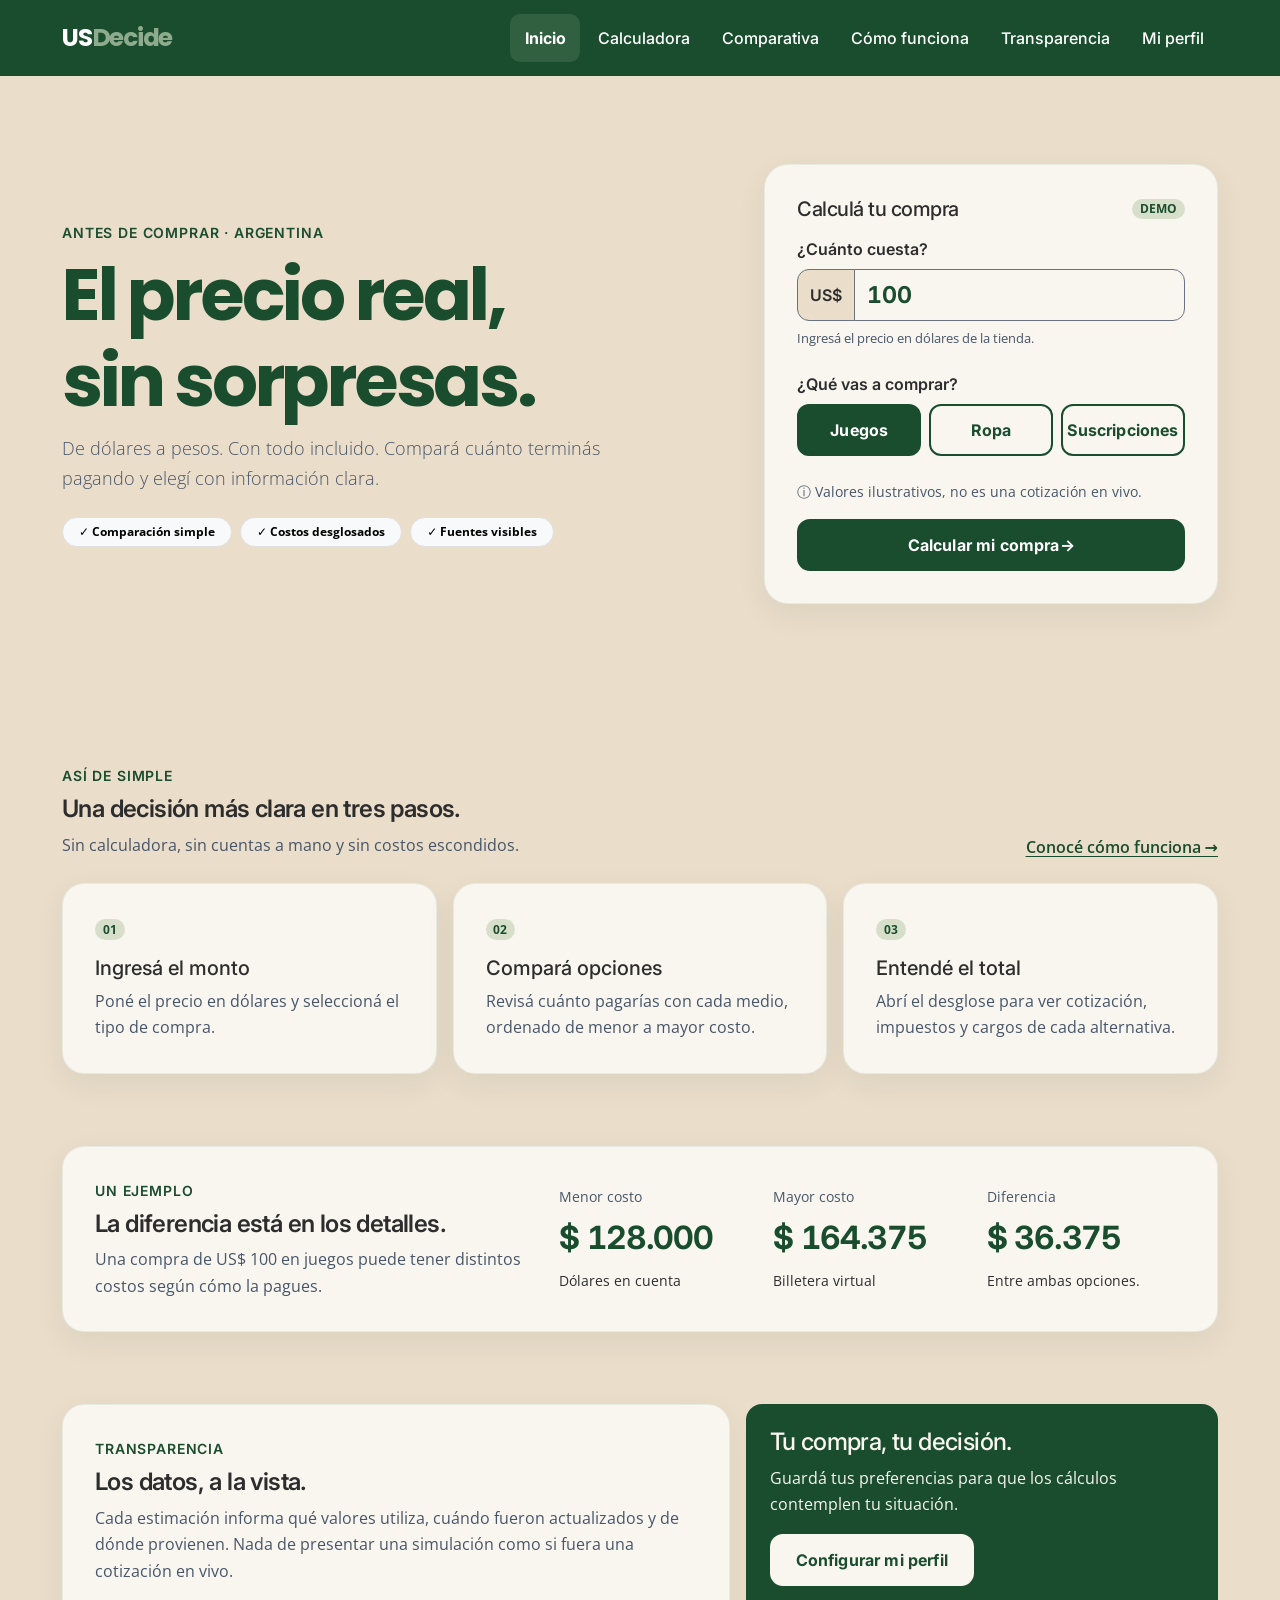
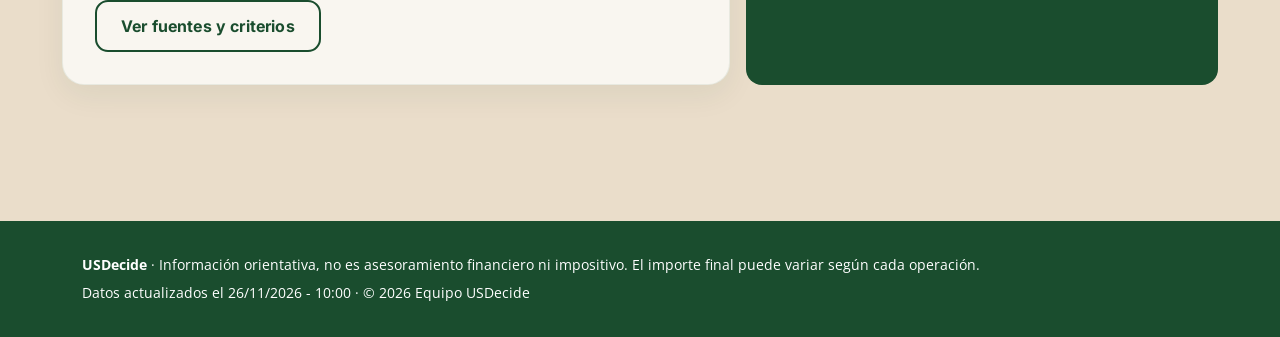
==== commit b29e9bc3: "Ajustar etiquetas de navegación móvil al prototipo" ====
--- a/index.html
+++ b/index.html
@@ -173,7 +173,7 @@
   </main>
 
   <nav class="bottom-app-nav" aria-label="Navegación de la aplicación">
-    <a href="index.html" aria-current="page"><svg viewBox="0 0 24 24" fill="none" stroke-width="1.8" stroke-linecap="round" stroke-linejoin="round" aria-hidden="true"><path d="m3 10 9-7 9 7v10a1 1 0 0 1-1 1h-6v-7h-4v7H4a1 1 0 0 1-1-1z"/></svg><span>Inicio</span></a>
+    <a href="index.html" aria-current="page"><svg viewBox="0 0 24 24" fill="none" stroke-width="1.8" stroke-linecap="round" stroke-linejoin="round" aria-hidden="true"><path d="m3 10 9-7 9 7v10a1 1 0 0 1-1 1h-6v-7h-4v7H4a1 1 0 0 1-1-1z"/></svg><span>Calcular</span></a>
     <a href="secciones/comparativa.html"><svg viewBox="0 0 24 24" fill="none" stroke-width="1.8" stroke-linecap="round" stroke-linejoin="round" aria-hidden="true"><path d="M4 19V5m0 14h16M8 15l3-4 3 2 5-7"/></svg><span>Comparar</span></a>
     <a href="secciones/transparencia.html"><svg viewBox="0 0 24 24" fill="none" stroke-width="1.8" stroke-linecap="round" stroke-linejoin="round" aria-hidden="true"><path d="M4 5h16v14H4zM8 9h8M8 13h8M8 16h5"/></svg><span>Fuentes</span></a>
     <a href="secciones/perfil.html"><svg viewBox="0 0 24 24" fill="none" stroke-width="1.8" stroke-linecap="round" stroke-linejoin="round" aria-hidden="true"><circle cx="12" cy="8" r="4"/><path d="M4 21a8 8 0 0 1 16 0"/></svg><span>Perfil</span></a>
--- a/assets/css/styles.css
+++ b/assets/css/styles.css
@@ -723,3 +723,18 @@
   html { scroll-behavior: auto; }
   *, *::before, *::after { transition-duration: .01ms !important; animation-duration: .01ms !important; }
 }
+
+@media (max-width: 767.98px) {
+  .categorias { grid-template-columns: repeat(3, minmax(0, 1fr)); }
+  .categorias .btn { padding-inline: .35rem; font-size: .82rem; }
+}
+.calculadora-inicio { border-radius: 24px; }
+.calculadora-inicio .input-monto { font-size: 1.45rem; font-weight: 700; color: var(--usd-primary); }
+.calculadora-inicio .form-text { font-size: .8rem; }
+.accordion { --bs-accordion-bg: var(--usd-surface); --bs-accordion-color: var(--usd-ink); --bs-accordion-border-color: rgba(26,77,46,.12); --bs-accordion-btn-focus-box-shadow: 0 0 0 .2rem rgba(142,172,141,.35); --bs-accordion-active-bg: #d7dfcb; --bs-accordion-active-color: var(--usd-primary); border-radius: 16px; overflow: hidden; }
+.accordion-button { min-height: 58px; font-family: var(--usd-font-head); font-weight: 600; }
+.accordion-body { line-height: 1.65; }
+.tarjeta-guardada { display:flex; justify-content:space-between; align-items:center; gap:1rem; }
+.fuente-item a { display:inline-flex; margin-bottom:.35rem; }
+.detalle-fila { display:block; margin-top:.2rem; color:var(--usd-muted); font-size:.82rem; font-weight:400; }
+.fila-total th, .fila-total td { border-top:2px solid var(--usd-primary); font-weight:700; color:var(--usd-primary); }
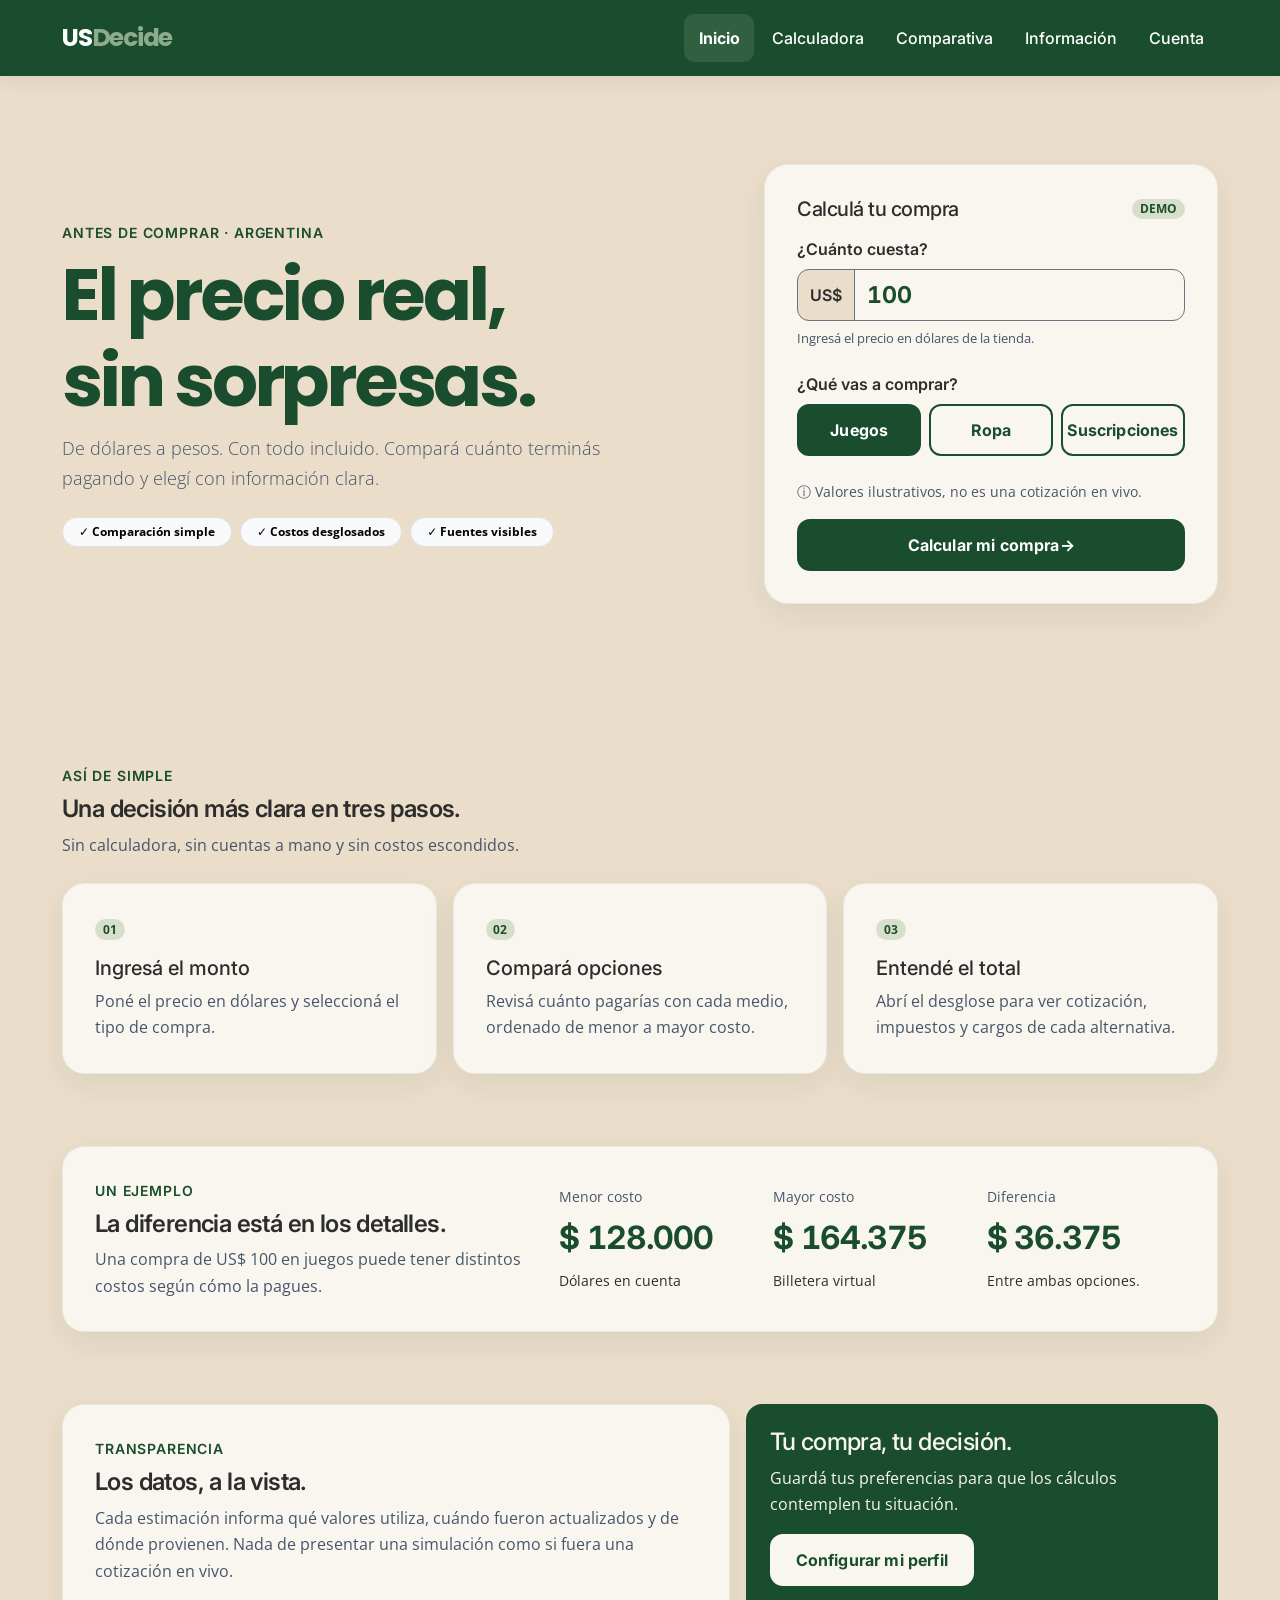
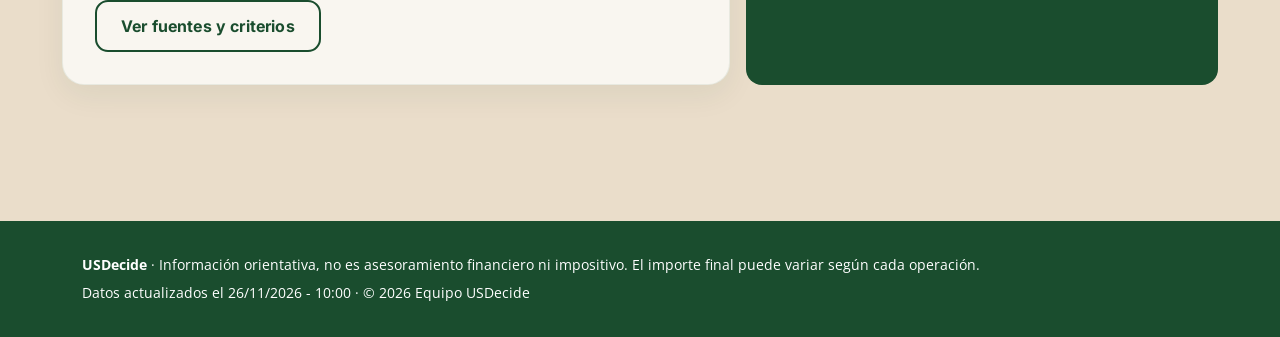
==== commit 4bc40d50: "Simplificar navegación para experiencia mobile" ====
--- a/index.html
+++ b/index.html
@@ -26,9 +26,8 @@
             <li class="nav-item"><a class="nav-link" href="index.html" aria-current="page">Inicio</a></li>
             <li class="nav-item"><a class="nav-link" href="secciones/calculadora.html">Calculadora</a></li>
             <li class="nav-item"><a class="nav-link" href="secciones/comparativa.html">Comparativa</a></li>
-            <li class="nav-item"><a class="nav-link" href="secciones/como-funciona.html">Cómo funciona</a></li>
-            <li class="nav-item"><a class="nav-link" href="secciones/transparencia.html">Transparencia</a></li>
-            <li class="nav-item"><a class="nav-link" href="secciones/perfil.html">Mi perfil</a></li>
+            <li class="nav-item"><a class="nav-link" href="secciones/transparencia.html">Información</a></li>
+            <li class="nav-item"><a class="nav-link" href="secciones/perfil.html">Cuenta</a></li>
           </ul>
         </div>
       </div>
@@ -71,7 +70,7 @@
                   </div>
                 </fieldset>
                 <p class="small text-muted-usd mb-3"><span aria-hidden="true">ⓘ</span> Valores ilustrativos, no es una cotización en vivo.</p>
-                <div id="mensajeInicio" class="invalid-feedback d-block mb-2" role="alert" hidden></div>
+                <div id="mensajeInicio" class="aviso mb-2" role="alert" hidden></div>
                 <button class="btn btn-usd w-100" type="submit">Calcular mi compra <span aria-hidden="true">→</span></button>
               </form>
             </section>
@@ -88,7 +87,6 @@
             <h2 id="titulo-pasos" class="mb-2">Una decisión más clara en tres pasos.</h2>
             <p class="text-muted-usd mb-0">Sin calculadora, sin cuentas a mano y sin costos escondidos.</p>
           </div>
-          <div class="col-md-4 text-md-end"><a href="secciones/como-funciona.html">Conocé cómo funciona →</a></div>
         </div>
         <div class="row g-3">
           <div class="col-md-4">
@@ -175,8 +173,8 @@
   <nav class="bottom-app-nav" aria-label="Navegación de la aplicación">
     <a href="index.html" aria-current="page"><svg viewBox="0 0 24 24" fill="none" stroke-width="1.8" stroke-linecap="round" stroke-linejoin="round" aria-hidden="true"><path d="m3 10 9-7 9 7v10a1 1 0 0 1-1 1h-6v-7h-4v7H4a1 1 0 0 1-1-1z"/></svg><span>Calcular</span></a>
     <a href="secciones/comparativa.html"><svg viewBox="0 0 24 24" fill="none" stroke-width="1.8" stroke-linecap="round" stroke-linejoin="round" aria-hidden="true"><path d="M4 19V5m0 14h16M8 15l3-4 3 2 5-7"/></svg><span>Comparar</span></a>
-    <a href="secciones/transparencia.html"><svg viewBox="0 0 24 24" fill="none" stroke-width="1.8" stroke-linecap="round" stroke-linejoin="round" aria-hidden="true"><path d="M4 5h16v14H4zM8 9h8M8 13h8M8 16h5"/></svg><span>Fuentes</span></a>
-    <a href="secciones/perfil.html"><svg viewBox="0 0 24 24" fill="none" stroke-width="1.8" stroke-linecap="round" stroke-linejoin="round" aria-hidden="true"><circle cx="12" cy="8" r="4"/><path d="M4 21a8 8 0 0 1 16 0"/></svg><span>Perfil</span></a>
+    <a href="secciones/transparencia.html"><svg viewBox="0 0 24 24" fill="none" stroke-width="1.8" stroke-linecap="round" stroke-linejoin="round" aria-hidden="true"><path d="M4 5h16v14H4zM8 9h8M8 13h8M8 16h5"/></svg><span>Info</span></a>
+    <a href="secciones/perfil.html"><svg viewBox="0 0 24 24" fill="none" stroke-width="1.8" stroke-linecap="round" stroke-linejoin="round" aria-hidden="true"><circle cx="12" cy="8" r="4"/><path d="M4 21a8 8 0 0 1 16 0"/></svg><span>Cuenta</span></a>
   </nav>
 
   <footer class="pie-usd">
--- a/assets/css/styles.css
+++ b/assets/css/styles.css
@@ -738,3 +738,6 @@
 .fuente-item a { display:inline-flex; margin-bottom:.35rem; }
 .detalle-fila { display:block; margin-top:.2rem; color:var(--usd-muted); font-size:.82rem; font-weight:400; }
 .fila-total th, .fila-total td { border-top:2px solid var(--usd-primary); font-weight:700; color:var(--usd-primary); }
+
+.navbar-usd { position: sticky; top: 0; z-index: 1020; }
+#mensajeInicio { color: var(--usd-danger); border-left-color: var(--usd-danger); }
